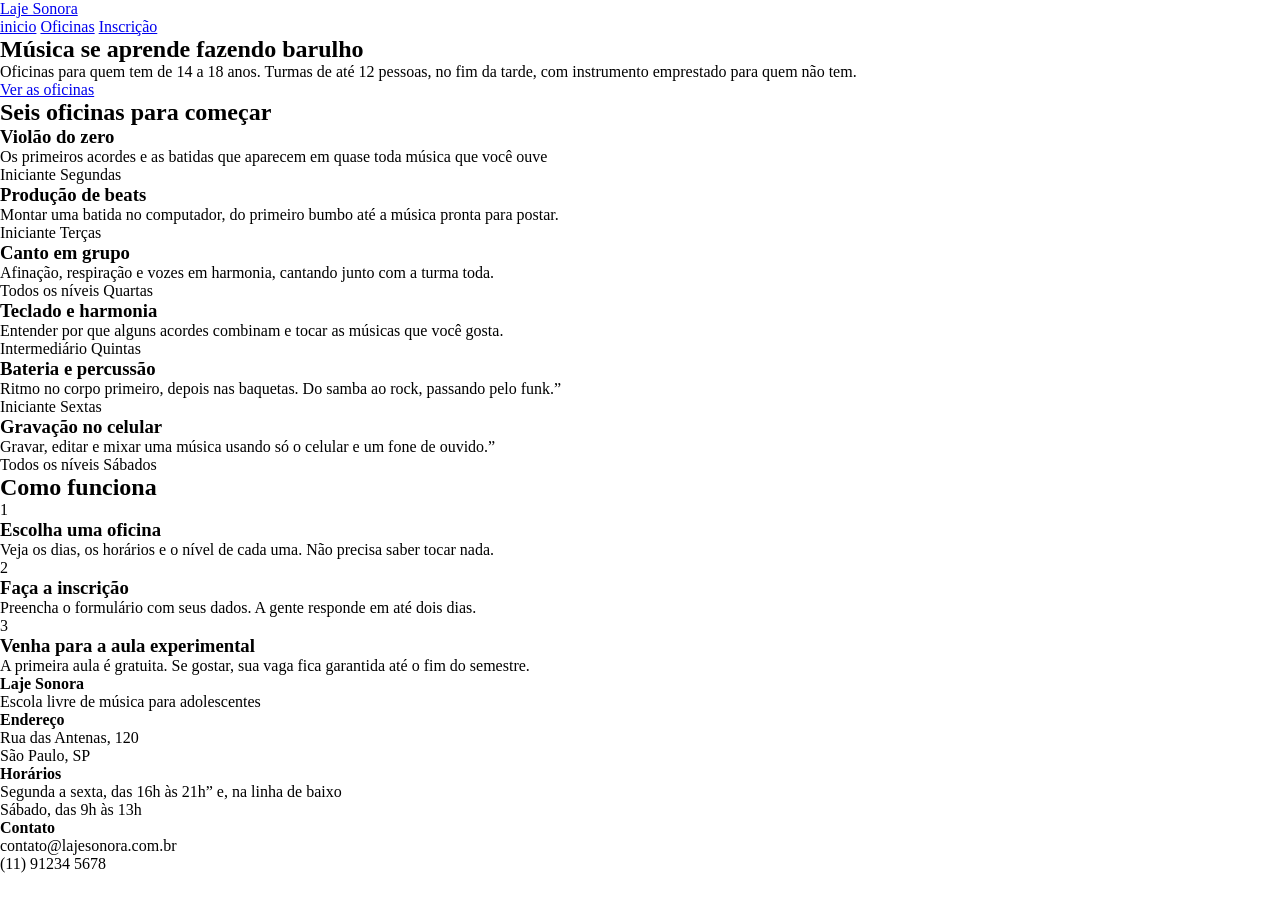
==== index.html @ df011866 "Initial commit" ====
<!DOCTYPE html>
<html lang="pt-br">
<head>
    <meta charset="UTF-8">
    <meta name="viewport" content="width=device-width, initial-scale=1.0">
    <title>Laje Sonora | Início</title>
    <link rel="preconnect" href="https://fonts.googleapis.com">
<link rel="preconnect" href="https://fonts.gstatic.com" crossorigin>
<link href="https://fonts.googleapis.com/css2?family=Archivo:ital,wght@0,100..900;1,100..900&family=Big+Shoulders:opsz,wght@10..72,100..900&display=swap" rel="stylesheet">
    <link rel="preconnect" href="https://fonts.googleapis.com">
<link rel="preconnect" href="https://fonts.gstatic.com" crossorigin>
<link href="https://fonts.googleapis.com/css2?family=Archivo:ital,wght@0,100..900;1,100..900&display=swap" rel="stylesheet">
    <link rel="stylesheet" href="index.css">
</head>
<body>
    <header class="conteudo topo">
        <a href="index.html" class="logo">Laje Sonora</a>
        <nav class="menu">
            <a href="index.html" class="atual">inicio</a>
            <a href="oficinas.html">Oficinas</a>
            <a href="inscricao.html">Inscrição</a>
        </nav>
    </header>
<main>
<section class="conteudo cartazes">
    <div class="cartaz principal">
        <h1>Música se aprende fazendo barulho</h1>
    </div>
    <div class="cartaz lateral">
        <p>Oficinas para quem tem de 14 a 18 anos. Turmas de até 12 pessoas, no fim da tarde, com instrumento emprestado para quem não tem.</p>
        <a href="oficinas.html" class="botao">Ver as oficinas</a>
    </div>
</section>
<section class="conteudo secao">
    <h2 class="titulo-secao">Seis oficinas para começar</h2>
    <div class="cards">
        <article class="card">
            <div class="foto foto-azul"></div>
            <div class="card-texto">
                <h3>Violão do zero</h3>
                <p>Os primeiros acordes e as batidas que aparecem em quase toda música que você ouve</p>
                <div class="card-info">
                    <span>Iniciante</span>
                    <span>Segundas</span>
                </div>
            </div>
        </article>
        <article class="card">
            <div class="foto-amarela"></div>
                <h3>Produção de beats</h3>
                <p>Montar uma batida no computador, do primeiro bumbo até a música pronta para postar.</p>
                <div class="card-info">
                    <span>Iniciante</span>
                    <span>Terças</span> 
        </article>
        <article class="card">
            <div class="foto-tinta"></div>
           <h3>Canto em grupo</h3>
    
           <p>Afinação, respiração e vozes em harmonia, cantando junto com a turma toda.</p>
           <div class="card-info">
            <span>Todos os níveis</span>
            <span>Quartas</span>
           </div>
        </article>
        <article class="card">
            <div class="foto"></div>
           <h3>Teclado e harmonia</h3>
    
           <p>Entender por que alguns acordes combinam e tocar as músicas que você gosta.</p>
           <div class="card-info">
            <span>Intermediário</span>
            <span>Quintas</span>
           </div>
        </article>
        <article class="card">
            <div class="foto-azul"></div>
           <h3>Bateria e percussão</h3>
    
           <p>Ritmo no corpo primeiro, depois nas baquetas. Do samba ao rock, passando pelo funk.”</p>
           <div class="card-info">
            <span>Iniciante</span>
            <span>Sextas</span>
           </div>
        </article>
        <article class="card">
            <div class="foto-amarela"></div>
           <h3>Gravação no celular</h3>
    
           <p>Gravar, editar e mixar uma música usando só o celular e um fone de ouvido.”</p>
           <div class="card-info">
            <span>Todos os níveis</span>
            <span>Sábados</span>
           </div>
        </article>
    </div>
</section>
<section class="conteudo secao">
    <h2 class="titulo secao">Como funciona</h2>
    <div class="passos">
        <div class="passo">
            <p class="passo-numero">1</p>
            <h3>Escolha uma oficina</h3>
            <p>Veja os dias, os horários e o nível de cada uma. Não precisa saber tocar nada.</p>
        </div>
    
    <div class="passo">
        <p class="passo-numero">2</p>
        <h3>Faça a inscrição</h3>
        <p>Preencha o formulário com seus dados. A gente responde em até dois dias.</p>
    </div>
    <div class="passo">
        <p class="passo-numero">3</p>
        <h3>Venha para a aula experimental</h3>
        <p>A primeira aula é gratuita. Se gostar, sua vaga fica garantida até o fim do semestre.</p>
    </div>
</div>
</section>
</main>
<footer class="rodape">
    <div class="conteudo rodape-colunas">
        <div class="rodape-coluna">
            <h4>Laje Sonora</h4>
            <p>Escola livre de música para adolescentes</p>
           
            
        </div>
        <div class="rodape-coluna">
            <h4>Endereço</h4>
            <p>Rua das Antenas, 120 <br>
                São Paulo, SP</p>
            
            
        </div>
        <div class="rodape-coluna">
            <h4>Horários</h4>
            <p>Segunda a sexta, das 16h às 21h” e, na linha de baixo
                <br> Sábado, das 9h às 13h
            </p>
            
            
        </div>
        <div class="rodape-coluna">
            <h4>Contato</h4>
            <p>contato@lajesonora.com.br <br> 
                (11) 91234 5678</p>
        </div>
    </div>
</footer>

    
</body>
</html>
---- index.css ----
*{
    box-sizing: border-box;
    margin: 0;
    padding:0 ;
}
:root{
--concreto: #E2DFD8;
--concreto-escuro: 


}
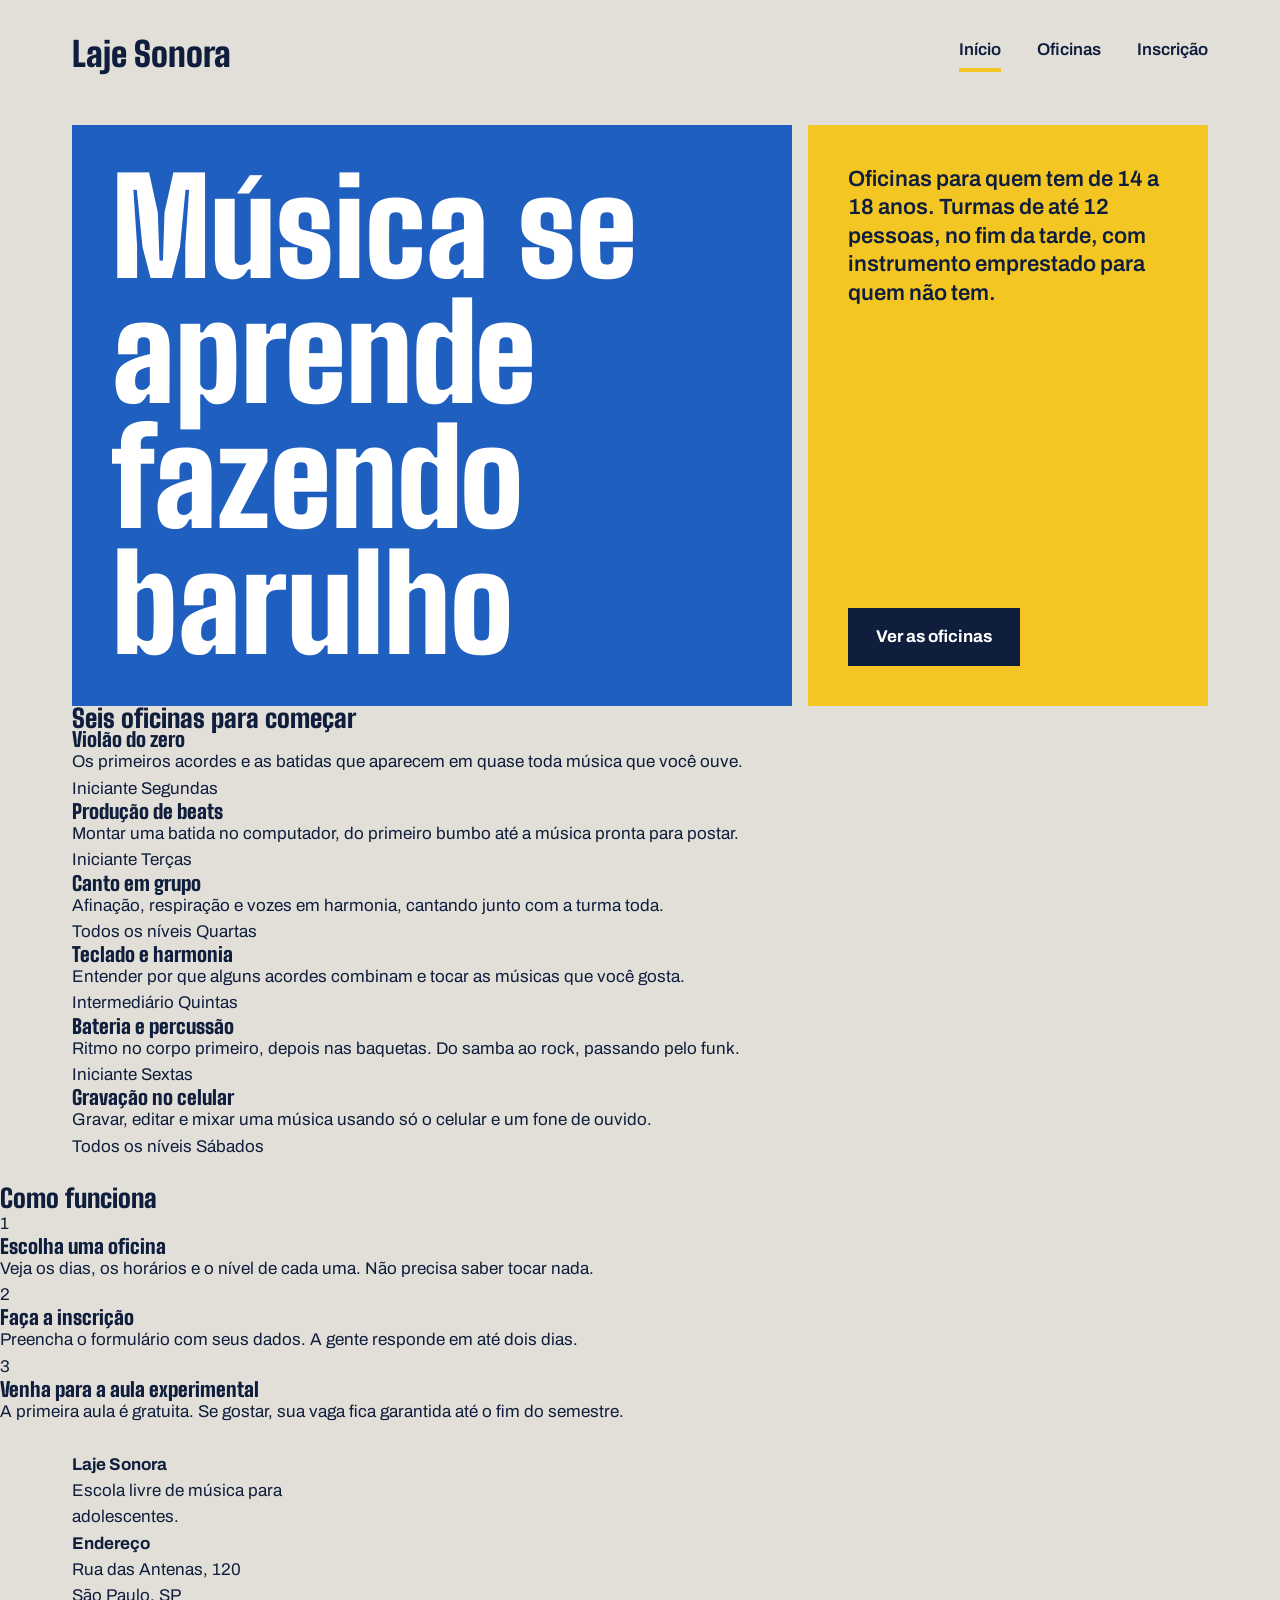
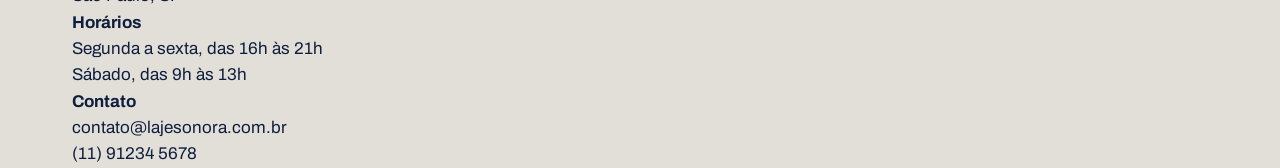
==== commit b10eb26c: "arrumando o index =)" ====
--- a/index.html
+++ b/index.html
@@ -1,153 +1,168 @@
 <!DOCTYPE html>
-<html lang="pt-br">
+<html lang="pt-BR">
 <head>
     <meta charset="UTF-8">
     <meta name="viewport" content="width=device-width, initial-scale=1.0">
-    <title>Laje Sonora | Início</title>
     <link rel="preconnect" href="https://fonts.googleapis.com">
-<link rel="preconnect" href="https://fonts.gstatic.com" crossorigin>
-<link href="https://fonts.googleapis.com/css2?family=Archivo:ital,wght@0,100..900;1,100..900&family=Big+Shoulders:opsz,wght@10..72,100..900&display=swap" rel="stylesheet">
-    <link rel="preconnect" href="https://fonts.googleapis.com">
-<link rel="preconnect" href="https://fonts.gstatic.com" crossorigin>
-<link href="https://fonts.googleapis.com/css2?family=Archivo:ital,wght@0,100..900;1,100..900&display=swap" rel="stylesheet">
-    <link rel="stylesheet" href="index.css">
+    <link rel="preconnect" href="https://fonts.gstatic.com" crossorigin>
+    <link href="https://fonts.googleapis.com/css2?family=Archivo:ital,wght@0,100..900;1,100..900&family=Big+Shoulders:opsz,wght@10..72,100..900&display=swap" rel="stylesheet">
+    <link rel="stylesheet" href="./index.css">
+    <title>Laje Sonora</title>
 </head>
 <body>
     <header class="conteudo topo">
-        <a href="index.html" class="logo">Laje Sonora</a>
+        <a href="./index.html" class="logo">Laje Sonora</a>
         <nav class="menu">
-            <a href="index.html" class="atual">inicio</a>
-            <a href="oficinas.html">Oficinas</a>
-            <a href="inscricao.html">Inscrição</a>
+            <a href="./index.html" class="atual">Início</a>
+            <a href="./oficinas.html">Oficinas</a>
+            <a href="./inscricao.html">Inscrição</a>
         </nav>
     </header>
-<main>
-<section class="conteudo cartazes">
-    <div class="cartaz principal">
-        <h1>Música se aprende fazendo barulho</h1>
-    </div>
-    <div class="cartaz lateral">
-        <p>Oficinas para quem tem de 14 a 18 anos. Turmas de até 12 pessoas, no fim da tarde, com instrumento emprestado para quem não tem.</p>
-        <a href="oficinas.html" class="botao">Ver as oficinas</a>
-    </div>
-</section>
-<section class="conteudo secao">
-    <h2 class="titulo-secao">Seis oficinas para começar</h2>
-    <div class="cards">
-        <article class="card">
-            <div class="foto foto-azul"></div>
-            <div class="card-texto">
-                <h3>Violão do zero</h3>
-                <p>Os primeiros acordes e as batidas que aparecem em quase toda música que você ouve</p>
-                <div class="card-info">
-                    <span>Iniciante</span>
-                    <span>Segundas</span>
+    <main>
+        <section class="conteudo cartazes">
+            <div class="cartaz cartaz-principal">
+                <h1>Música se aprende fazendo barulho</h1>
+            </div>
+            <div class="cartaz cartaz-lateral">
+                <p>Oficinas para quem tem de 14 a 18 anos. Turmas de até 12 pessoas, no fim da tarde, com instrumento emprestado para quem não tem.</p>
+                <a href="./oficinas.html" class="botao">Ver as oficinas</a>
+            </div>
+        </section>
+
+
+        <section class="conteudo secao">
+            <h2 class="titulo-secao">Seis oficinas para começar</h2>
+            <div class="cards">
+                <article class="card">
+                    <div class="foto foto-azul"></div>
+                    <div class="card-texto">
+                        <h3>Violão do zero</h3>
+                        <p>Os primeiros acordes e as batidas que aparecem em quase toda música que você ouve.</p>
+                        <div class="card-info">
+                            <span>Iniciante</span>
+                            <span>Segundas</span>
+                        </div>
+                    </div>
+                </article>
+
+                <article class="card">
+                    <div class="foto foto-amarela"></div>
+                    <div class="card-texto">
+                        <h3>Produção de beats</h3>
+                        <p>Montar uma batida no computador, do primeiro bumbo até a música pronta para postar.</p>
+                        <div class="card-info">
+                            <span>Iniciante</span>
+                            <span>Terças</span>
+                        </div>
+                    </div>
+                </article>
+
+                <article class="card">
+                    <div class="foto foto-tinta"></div>
+                    <div class="card-texto">
+                        <h3>Canto em grupo</h3>
+                        <p>Afinação, respiração e vozes em harmonia, cantando junto com a turma toda.</p>
+                        <div class="card-info">
+                            <span>Todos os níveis</span>
+                            <span>Quartas</span>
+                        </div>
+                    </div>
+                </article>
+
+                <article class="card">
+                    <div class="foto foto"></div>
+                    <div class="card-texto">
+                        <h3>Teclado e harmonia</h3>
+                        <p>Entender por que alguns acordes combinam e tocar as músicas que você gosta.</p>
+                        <div class="card-info">
+                            <span>Intermediário</span>
+                            <span>Quintas</span>
+                        </div>
+                    </div>
+                </article>
+
+                <article class="card">
+                    <div class="foto foto-azul"></div>
+                    <div class="card-texto">
+                        <h3>Bateria e percussão</h3>
+                        <p>Ritmo no corpo primeiro, depois nas baquetas. Do samba ao rock, passando pelo funk.</p>
+                        <div class="card-info">
+                            <span>Iniciante</span>
+                            <span>Sextas</span>
+                        </div>
+                    </div>
+                </article>
+
+                <article class="card">
+                    <div class="foto foto-amarela"></div>
+                    <div class="card-texto">
+                        <h3>Gravação no celular</h3>
+                        <p>Gravar, editar e mixar uma música usando só o celular e um fone de ouvido.</p>
+                        <div class="card-info">
+                            <span>Todos os níveis</span>
+                            <span>Sábados</span>
+                        </div>
+                    </div>
+                </article>
+            </div>
+        </section>
+
+        <section>
+            <class class="conteudo secao">
+                <h2>
+                    <class class="titulo-secao">Como funciona</class>
+                </h2>
+                <div class="passos">
+                    <div class="passo">
+                        <p class="passo-numero">1</p>
+                        <h3>Escolha uma oficina</h3>
+                        <p>Veja os dias, os horários e o nível de cada uma. Não precisa saber tocar nada.</p>
+                    </div>
+
+                    <div class="passo">
+                        <p class="passo-numero">2</p>
+                        <h3>Faça a inscrição</h3>
+                        <p>Preencha o formulário com seus dados. A gente responde em até dois dias.</p>
+                    </div>
+
+                    <div class="passo">
+                        <p class="passo-numero">3</p>
+                        <h3>Venha para a aula experimental</h3>
+                        <p>A primeira aula é gratuita. Se gostar, sua vaga fica garantida até o fim do semestre.</p>
+                    </div>
                 </div>
+            </class>
+        </section>
+    </main>
+
+    <footer class="rodape">
+        <div class="conteudo rodape-colunas">
+            <div class="rodape-coluna">
+                <h4>Laje Sonora</h4>
+                <p>Escola livre de música para <br> 
+                    adolescentes.</p>
             </div>
-        </article>
-        <article class="card">
-            <div class="foto-amarela"></div>
-                <h3>Produção de beats</h3>
-                <p>Montar uma batida no computador, do primeiro bumbo até a música pronta para postar.</p>
-                <div class="card-info">
-                    <span>Iniciante</span>
-                    <span>Terças</span> 
-        </article>
-        <article class="card">
-            <div class="foto-tinta"></div>
-           <h3>Canto em grupo</h3>
-    
-           <p>Afinação, respiração e vozes em harmonia, cantando junto com a turma toda.</p>
-           <div class="card-info">
-            <span>Todos os níveis</span>
-            <span>Quartas</span>
-           </div>
-        </article>
-        <article class="card">
-            <div class="foto"></div>
-           <h3>Teclado e harmonia</h3>
-    
-           <p>Entender por que alguns acordes combinam e tocar as músicas que você gosta.</p>
-           <div class="card-info">
-            <span>Intermediário</span>
-            <span>Quintas</span>
-           </div>
-        </article>
-        <article class="card">
-            <div class="foto-azul"></div>
-           <h3>Bateria e percussão</h3>
-    
-           <p>Ritmo no corpo primeiro, depois nas baquetas. Do samba ao rock, passando pelo funk.”</p>
-           <div class="card-info">
-            <span>Iniciante</span>
-            <span>Sextas</span>
-           </div>
-        </article>
-        <article class="card">
-            <div class="foto-amarela"></div>
-           <h3>Gravação no celular</h3>
-    
-           <p>Gravar, editar e mixar uma música usando só o celular e um fone de ouvido.”</p>
-           <div class="card-info">
-            <span>Todos os níveis</span>
-            <span>Sábados</span>
-           </div>
-        </article>
-    </div>
-</section>
-<section class="conteudo secao">
-    <h2 class="titulo secao">Como funciona</h2>
-    <div class="passos">
-        <div class="passo">
-            <p class="passo-numero">1</p>
-            <h3>Escolha uma oficina</h3>
-            <p>Veja os dias, os horários e o nível de cada uma. Não precisa saber tocar nada.</p>
+
+            <div class="rodape-coluna">
+                <h4>Endereço</h4>
+                <p>Rua das Antenas, 120 <br> 
+                    São Paulo, SP
+                </p>
+            </div>
+
+            <div class="rodape-coluna">
+                <h4>Horários</h4>
+                <p>Segunda a sexta, das 16h às 21h <br> 
+                    Sábado, das 9h às 13h
+                </p>
+            </div>
+
+            <div class="rodape-coluna">
+                <h4>Contato</h4>
+                <p>contato@lajesonora.com.br <br>
+                     (11) 91234 5678</p>
+            </div>
         </div>
-    
-    <div class="passo">
-        <p class="passo-numero">2</p>
-        <h3>Faça a inscrição</h3>
-        <p>Preencha o formulário com seus dados. A gente responde em até dois dias.</p>
-    </div>
-    <div class="passo">
-        <p class="passo-numero">3</p>
-        <h3>Venha para a aula experimental</h3>
-        <p>A primeira aula é gratuita. Se gostar, sua vaga fica garantida até o fim do semestre.</p>
-    </div>
-</div>
-</section>
-</main>
-<footer class="rodape">
-    <div class="conteudo rodape-colunas">
-        <div class="rodape-coluna">
-            <h4>Laje Sonora</h4>
-            <p>Escola livre de música para adolescentes</p>
-           
-            
-        </div>
-        <div class="rodape-coluna">
-            <h4>Endereço</h4>
-            <p>Rua das Antenas, 120 <br>
-                São Paulo, SP</p>
-            
-            
-        </div>
-        <div class="rodape-coluna">
-            <h4>Horários</h4>
-            <p>Segunda a sexta, das 16h às 21h” e, na linha de baixo
-                <br> Sábado, das 9h às 13h
-            </p>
-            
-            
-        </div>
-        <div class="rodape-coluna">
-            <h4>Contato</h4>
-            <p>contato@lajesonora.com.br <br> 
-                (11) 91234 5678</p>
-        </div>
-    </div>
-</footer>
-
-    
+    </footer>
 </body>
 </html>
--- a/index.css
+++ b/index.css
@@ -1,11 +1,131 @@
 *{
+    margin: 0;
+    padding: 0;
     box-sizing: border-box;
-    margin: 0;
-    padding:0 ;
 }
-:root{
---concreto: #E2DFD8;
---concreto-escuro: 
+
+:root {
+    --concreto: #E2DFD8;
+    --concreto-escuro: #CBC7BE;
+    --tinta: #0F1E3D;
+    --caixa-dagua: #1F5FBF;
+    --fita: #F3C623;
+    --branco: #FFFFFF;
+    --fonte-cartaz: "Big Shoulders", "Arial Narrow", sans-serif;
+    --fonte-texto: "Archivo", Arial, sans-serif;
+}
 
 
+body{
+    background-color: var(--concreto);
+    color: var(--tinta);
+    font-family: var(--fonte-texto);
+    font-size: 17px;
+    line-height: 1.55;
 }
+
+a{
+    color: inherit;
+}
+
+h1, h2, h3{
+    font-family: var(--fonte-cartaz);
+    font-weight: 900;
+    line-height: 0.95;
+}
+
+.conteudo{
+    max-width: 1200px;
+    margin-inline: auto;
+    padding-inline: 32px;
+}
+
+.topo{
+    padding-block: 28px;
+    display: flex;
+    justify-content: space-between;
+    align-items: center;
+}
+
+.logo{
+    font-family: var(--fonte-cartaz);
+    font-size: 34px;
+    font-weight: 900;
+    text-decoration: none;
+}
+
+.menu{
+    display: flex;
+    gap: 36px;
+}
+
+.menu a{
+    font-weight: 600;
+    text-decoration: none;
+    padding-bottom: 4px;
+    border-bottom: 4px solid transparent;
+}
+
+.menu a:hover{
+    border-bottom-color: var(--tinta);
+}
+
+.menu a.atual{
+    border-bottom-color: var(--fita);
+}
+
+.cartazes{
+    margin-top: 16px;
+    display: flex;
+    gap: 16px;
+}
+
+.cartaz{
+    padding: 40px;
+}
+
+.cartaz-principal{
+    background-color: var(--caixa-dagua);
+    color: var(--branco);
+    flex: 2;
+}
+
+.cartaz-principal h1{
+    font-size: 132px;
+    max-width: 9ch;
+}
+
+.cartaz-lateral{
+    background-color: var(--fita);
+    flex: 1;
+    display: flex;
+    flex-direction: column;
+    justify-content: space-between;
+    gap: 32px;
+    align-items: flex-start;
+}
+
+.cartaz-lateral p{
+    font-size: 22px;
+ 
+    font-weight: 600;
+   line-height: 1.3;
+}
+
+
+
+.botao{
+    background-color: var(--tinta);
+    color: var(--branco);
+    font-weight: 700;
+    text-decoration: none;
+    padding: 16px 28px;
+    border: none;
+    font-family: var(--fonte-texto);
+    font-size: 17px;
+    cursor: pointer;
+}
+
+.botao:hover{
+    background-color: var(--caixa-dagua);
+}
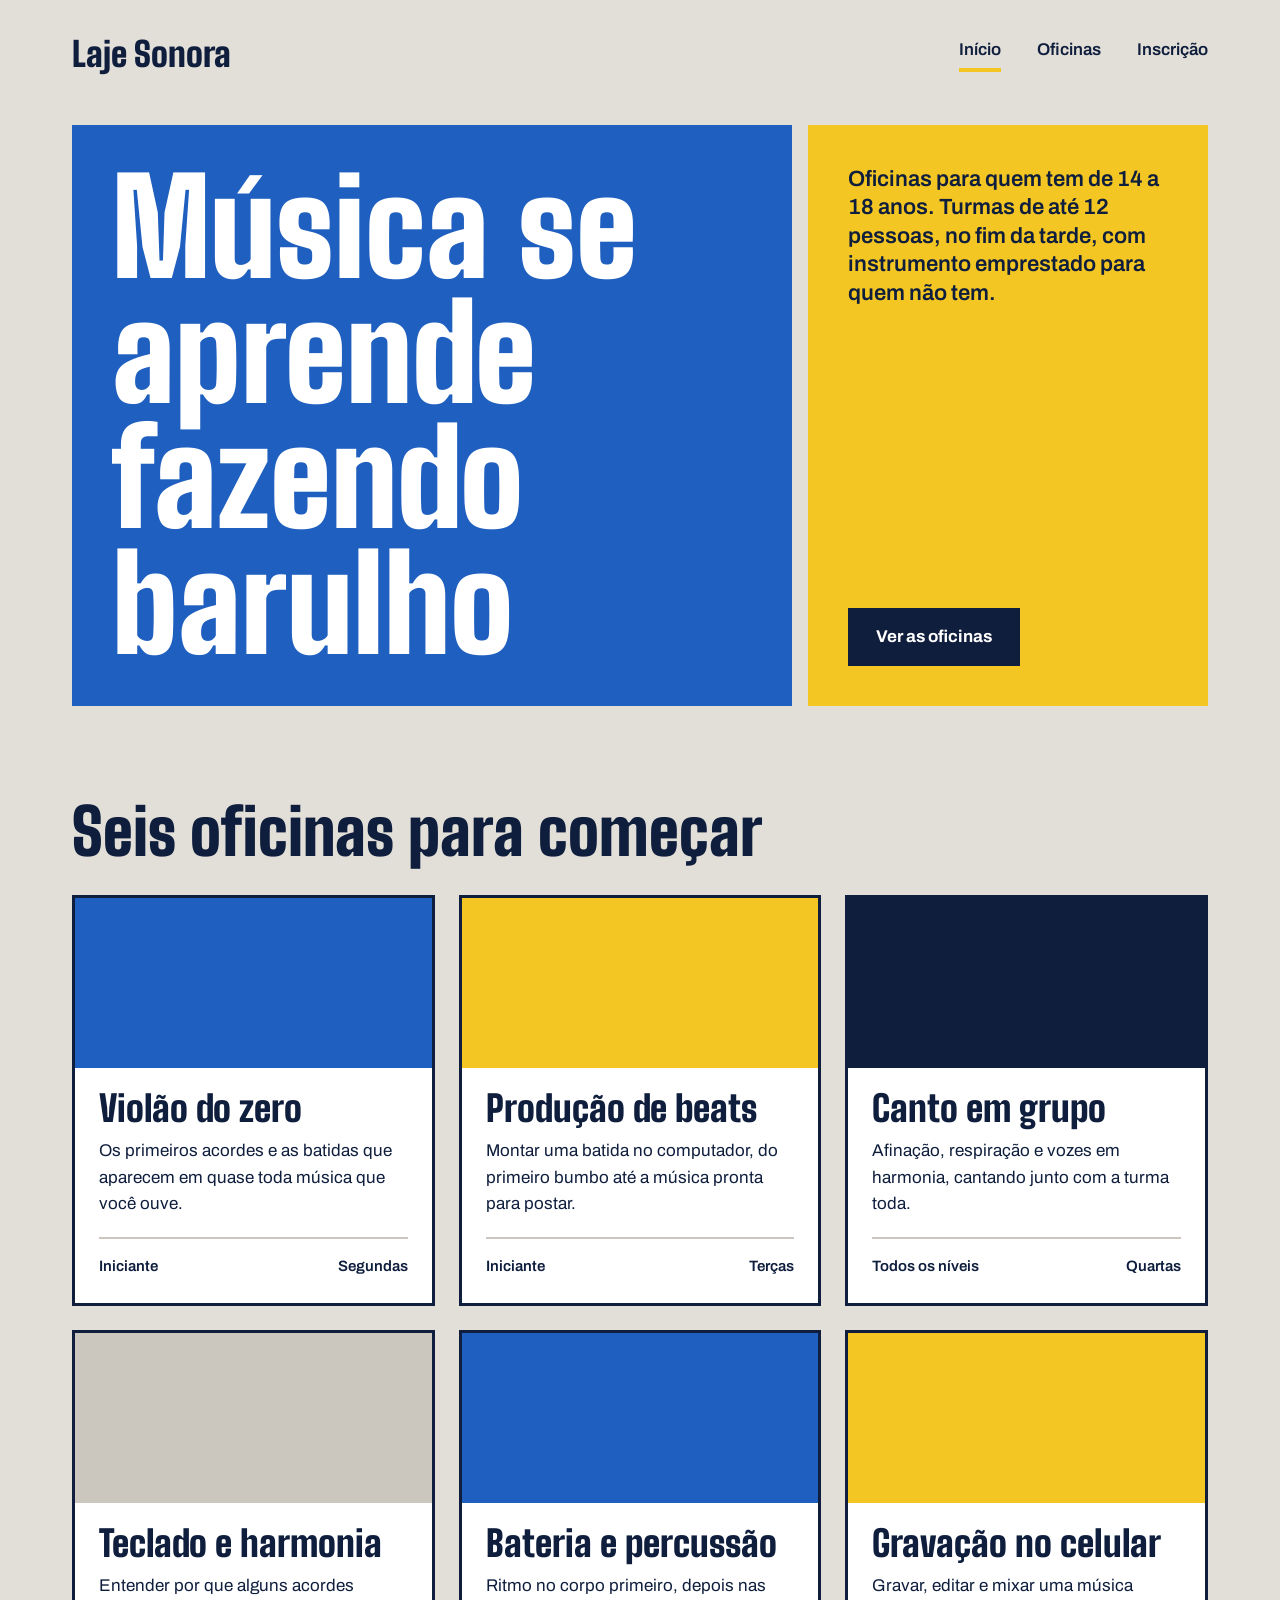
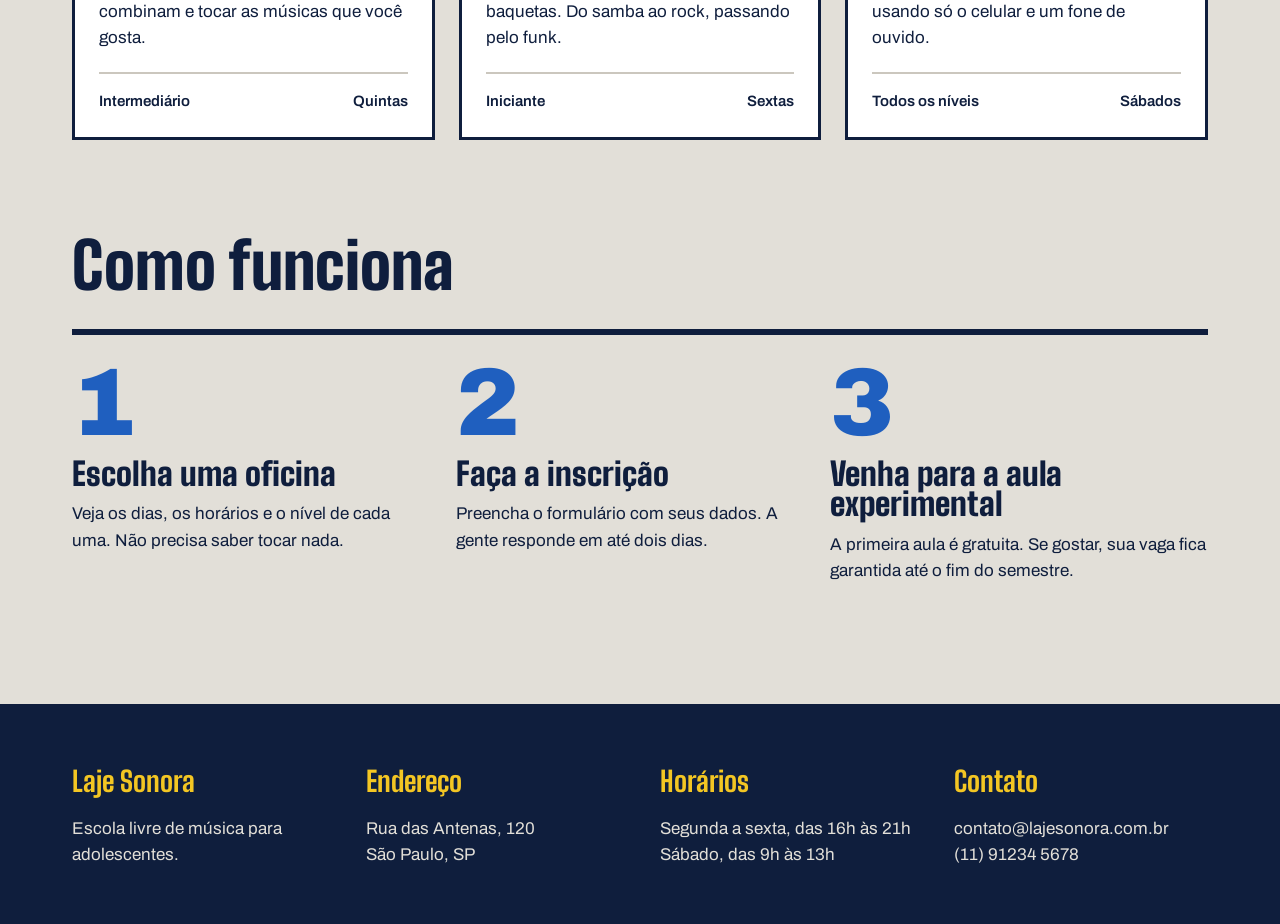
==== commit 85ae49cf: "Página inicial pronta" ====
--- a/index.html
+++ b/index.html
@@ -107,11 +107,8 @@
             </div>
         </section>
 
-        <section>
-            <class class="conteudo secao">
-                <h2>
-                    <class class="titulo-secao">Como funciona</class>
-                </h2>
+        <section class="conteudo secao">
+    <h2 class="titulo-secao">Como funciona</h2>
                 <div class="passos">
                     <div class="passo">
                         <p class="passo-numero">1</p>
--- a/index.css
+++ b/index.css
@@ -110,6 +110,7 @@
  
     font-weight: 600;
    line-height: 1.3;
+   align-items: flex-start;
 }
 
 
@@ -128,4 +129,106 @@
 
 .botao:hover{
     background-color: var(--caixa-dagua);
+}
+
+.secao{
+margin-top: 96px; 
+
+}
+
+.titulo-secao{
+font-size: 64px;
+margin-bottom: 32px;
+ 
+}
+.cards{
+    display: flex;
+    flex-wrap: wrap;
+    gap: 24px;
+}
+.card{
+    background-color:var(--branco);
+    border: 3px solid var(--tinta);
+    flex: 1 1 340px;
+}
+.card .foto{
+
+height: 170px;
+
+}
+
+.foto{
+    background-color: var(--concreto-escuro);
+}
+
+.foto-azul{
+    background-color: var(--caixa-dagua);
+}
+
+.foto-amarela{
+    background-color: var(--fita);
+}
+
+.foto-tinta{
+    background-color: var(--tinta);
+}
+.card-texto{
+    padding: 24px;
+}
+.card h3{
+font-size: 36px;
+margin-bottom: 12px;
+}
+.card-info{
+    margin-top: 20px;
+    padding-top: 16px;
+    border-top: 2px solid var(--concreto-escuro);
+    font-weight: 600;
+    font-size: 15px;
+    display: flex;
+    justify-content: space-between;
+}
+
+.passos{
+display: flex;
+gap: 24px;
+border-top: 6px solid var(--tinta);
+padding-top: 20px;
+}
+.passo-numero{
+font-family: --var(--fonte-cartaz);
+font-size: 96px;
+font-weight: 900;
+line-height: 1;
+color:var(--caixa-dagua);
+}
+.passo h3{
+    margin-block: 8px 12px;
+    font-size:32px;
+}
+.rodape{
+margin-top: 120px;
+background-color: var(--tinta);
+color: var(--concreto);
+padding-block: 56px;
+
+
+}
+.rodape-colunas{
+    display: flex;
+    justify-content: space-between;
+    gap: 40px;
+}
+
+.rodape-coluna{
+  flex: 1; 
+}
+
+
+
+.rodape-coluna h4{
+  font-family: var(--fonte-cartaz);
+  font-size: 28px;  
+  color:var(--fita);
+  margin-bottom: 12px;
 }
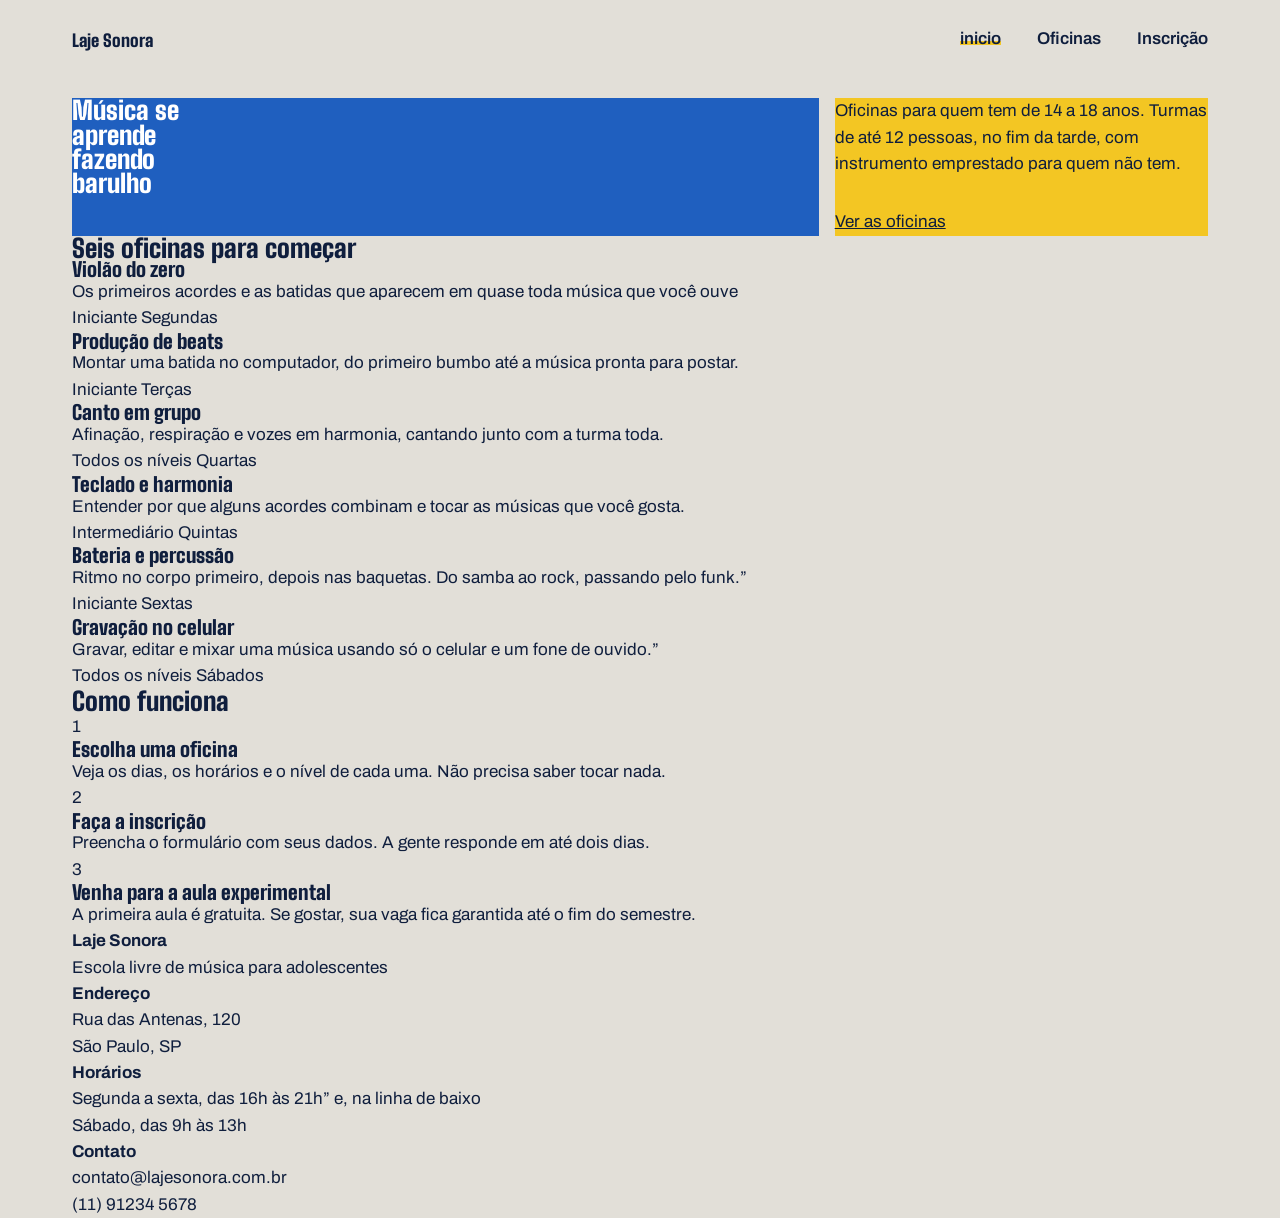
==== commit 2113159e: "alteraçao" ====
--- a/index.html
+++ b/index.html
@@ -1,165 +1,153 @@
 <!DOCTYPE html>
-<html lang="pt-BR">
+<html lang="pt-br">
 <head>
     <meta charset="UTF-8">
     <meta name="viewport" content="width=device-width, initial-scale=1.0">
+    <title>Laje Sonora | Início</title>
     <link rel="preconnect" href="https://fonts.googleapis.com">
-    <link rel="preconnect" href="https://fonts.gstatic.com" crossorigin>
-    <link href="https://fonts.googleapis.com/css2?family=Archivo:ital,wght@0,100..900;1,100..900&family=Big+Shoulders:opsz,wght@10..72,100..900&display=swap" rel="stylesheet">
-    <link rel="stylesheet" href="./index.css">
-    <title>Laje Sonora</title>
+<link rel="preconnect" href="https://fonts.gstatic.com" crossorigin>
+<link href="https://fonts.googleapis.com/css2?family=Archivo:ital,wght@0,100..900;1,100..900&family=Big+Shoulders:opsz,wght@10..72,100..900&display=swap" rel="stylesheet">
+    <link rel="preconnect" href="https://fonts.googleapis.com">
+<link rel="preconnect" href="https://fonts.gstatic.com" crossorigin>
+<link href="https://fonts.googleapis.com/css2?family=Archivo:ital,wght@0,100..900;1,100..900&display=swap" rel="stylesheet">
+    <link rel="stylesheet" href="index.css">
 </head>
 <body>
     <header class="conteudo topo">
-        <a href="./index.html" class="logo">Laje Sonora</a>
+        <a href="index.html" class="logo">Laje Sonora</a>
         <nav class="menu">
-            <a href="./index.html" class="atual">Início</a>
-            <a href="./oficinas.html">Oficinas</a>
-            <a href="./inscricao.html">Inscrição</a>
+            <a href="index.html" class="atual">inicio</a>
+            <a href="oficinas.html">Oficinas</a>
+            <a href="inscricao.html">Inscrição</a>
         </nav>
     </header>
-    <main>
-        <section class="conteudo cartazes">
-            <div class="cartaz cartaz-principal">
-                <h1>Música se aprende fazendo barulho</h1>
+<main>
+<section class="conteudo cartazes">
+    <div class="cartaz-principal">
+        <h1>Música se aprende fazendo barulho</h1>
+    </div>
+    <div class="cartaz-lateral">
+        <p>Oficinas para quem tem de 14 a 18 anos. Turmas de até 12 pessoas, no fim da tarde, com instrumento emprestado para quem não tem.</p>
+        <a href="oficinas.html" class="botao">Ver as oficinas</a>
+    </div>
+</section>
+<section class="conteudo secao">
+    <h2 class="titulo-secao">Seis oficinas para começar</h2>
+    <div class="cards">
+        <article class="card">
+            <div class="foto foto-azul"></div>
+            <div class="card-texto">
+                <h3>Violão do zero</h3>
+                <p>Os primeiros acordes e as batidas que aparecem em quase toda música que você ouve</p>
+                <div class="card-info">
+                    <span>Iniciante</span>
+                    <span>Segundas</span>
+                </div>
             </div>
-            <div class="cartaz cartaz-lateral">
-                <p>Oficinas para quem tem de 14 a 18 anos. Turmas de até 12 pessoas, no fim da tarde, com instrumento emprestado para quem não tem.</p>
-                <a href="./oficinas.html" class="botao">Ver as oficinas</a>
-            </div>
-        </section>
+        </article>
+        <article class="card">
+            <div class="foto-amarela"></div>
+                <h3>Produção de beats</h3>
+                <p>Montar uma batida no computador, do primeiro bumbo até a música pronta para postar.</p>
+                <div class="card-info">
+                    <span>Iniciante</span>
+                    <span>Terças</span> 
+        </article>
+        <article class="card">
+            <div class="foto-tinta"></div>
+           <h3>Canto em grupo</h3>
+    
+           <p>Afinação, respiração e vozes em harmonia, cantando junto com a turma toda.</p>
+           <div class="card-info">
+            <span>Todos os níveis</span>
+            <span>Quartas</span>
+           </div>
+        </article>
+        <article class="card">
+            <div class="foto"></div>
+           <h3>Teclado e harmonia</h3>
+    
+           <p>Entender por que alguns acordes combinam e tocar as músicas que você gosta.</p>
+           <div class="card-info">
+            <span>Intermediário</span>
+            <span>Quintas</span>
+           </div>
+        </article>
+        <article class="card">
+            <div class="foto-azul"></div>
+           <h3>Bateria e percussão</h3>
+    
+           <p>Ritmo no corpo primeiro, depois nas baquetas. Do samba ao rock, passando pelo funk.”</p>
+           <div class="card-info">
+            <span>Iniciante</span>
+            <span>Sextas</span>
+           </div>
+        </article>
+        <article class="card">
+            <div class="foto-amarela"></div>
+           <h3>Gravação no celular</h3>
+    
+           <p>Gravar, editar e mixar uma música usando só o celular e um fone de ouvido.”</p>
+           <div class="card-info">
+            <span>Todos os níveis</span>
+            <span>Sábados</span>
+           </div>
+        </article>
+    </div>
+</section>
+<section class="conteudo secao">
+    <h2 class="titulo secao">Como funciona</h2>
+    <div class="passos">
+        <div class="passo">
+            <p class="passo-numero">1</p>
+            <h3>Escolha uma oficina</h3>
+            <p>Veja os dias, os horários e o nível de cada uma. Não precisa saber tocar nada.</p>
+        </div>
+    
+    <div class="passo">
+        <p class="passo-numero">2</p>
+        <h3>Faça a inscrição</h3>
+        <p>Preencha o formulário com seus dados. A gente responde em até dois dias.</p>
+    </div>
+    <div class="passo">
+        <p class="passo-numero">3</p>
+        <h3>Venha para a aula experimental</h3>
+        <p>A primeira aula é gratuita. Se gostar, sua vaga fica garantida até o fim do semestre.</p>
+    </div>
+</div>
+</section>
+</main>
+<footer class="rodape">
+    <div class="conteudo rodape-colunas">
+        <div class="rodape-coluna">
+            <h4>Laje Sonora</h4>
+            <p>Escola livre de música para adolescentes</p>
+           
+            
+        </div>
+        <div class="rodape-coluna">
+            <h4>Endereço</h4>
+            <p>Rua das Antenas, 120 <br>
+                São Paulo, SP</p>
+            
+            
+        </div>
+        <div class="rodape-coluna">
+            <h4>Horários</h4>
+            <p>Segunda a sexta, das 16h às 21h” e, na linha de baixo
+                <br> Sábado, das 9h às 13h
+            </p>
+            
+            
+        </div>
+        <div class="rodape-coluna">
+            <h4>Contato</h4>
+            <p>contato@lajesonora.com.br <br> 
+                (11) 91234 5678</p>
+        </div>
+    </div>
+</footer>
 
-
-        <section class="conteudo secao">
-            <h2 class="titulo-secao">Seis oficinas para começar</h2>
-            <div class="cards">
-                <article class="card">
-                    <div class="foto foto-azul"></div>
-                    <div class="card-texto">
-                        <h3>Violão do zero</h3>
-                        <p>Os primeiros acordes e as batidas que aparecem em quase toda música que você ouve.</p>
-                        <div class="card-info">
-                            <span>Iniciante</span>
-                            <span>Segundas</span>
-                        </div>
-                    </div>
-                </article>
-
-                <article class="card">
-                    <div class="foto foto-amarela"></div>
-                    <div class="card-texto">
-                        <h3>Produção de beats</h3>
-                        <p>Montar uma batida no computador, do primeiro bumbo até a música pronta para postar.</p>
-                        <div class="card-info">
-                            <span>Iniciante</span>
-                            <span>Terças</span>
-                        </div>
-                    </div>
-                </article>
-
-                <article class="card">
-                    <div class="foto foto-tinta"></div>
-                    <div class="card-texto">
-                        <h3>Canto em grupo</h3>
-                        <p>Afinação, respiração e vozes em harmonia, cantando junto com a turma toda.</p>
-                        <div class="card-info">
-                            <span>Todos os níveis</span>
-                            <span>Quartas</span>
-                        </div>
-                    </div>
-                </article>
-
-                <article class="card">
-                    <div class="foto foto"></div>
-                    <div class="card-texto">
-                        <h3>Teclado e harmonia</h3>
-                        <p>Entender por que alguns acordes combinam e tocar as músicas que você gosta.</p>
-                        <div class="card-info">
-                            <span>Intermediário</span>
-                            <span>Quintas</span>
-                        </div>
-                    </div>
-                </article>
-
-                <article class="card">
-                    <div class="foto foto-azul"></div>
-                    <div class="card-texto">
-                        <h3>Bateria e percussão</h3>
-                        <p>Ritmo no corpo primeiro, depois nas baquetas. Do samba ao rock, passando pelo funk.</p>
-                        <div class="card-info">
-                            <span>Iniciante</span>
-                            <span>Sextas</span>
-                        </div>
-                    </div>
-                </article>
-
-                <article class="card">
-                    <div class="foto foto-amarela"></div>
-                    <div class="card-texto">
-                        <h3>Gravação no celular</h3>
-                        <p>Gravar, editar e mixar uma música usando só o celular e um fone de ouvido.</p>
-                        <div class="card-info">
-                            <span>Todos os níveis</span>
-                            <span>Sábados</span>
-                        </div>
-                    </div>
-                </article>
-            </div>
-        </section>
-
-        <section class="conteudo secao">
-    <h2 class="titulo-secao">Como funciona</h2>
-                <div class="passos">
-                    <div class="passo">
-                        <p class="passo-numero">1</p>
-                        <h3>Escolha uma oficina</h3>
-                        <p>Veja os dias, os horários e o nível de cada uma. Não precisa saber tocar nada.</p>
-                    </div>
-
-                    <div class="passo">
-                        <p class="passo-numero">2</p>
-                        <h3>Faça a inscrição</h3>
-                        <p>Preencha o formulário com seus dados. A gente responde em até dois dias.</p>
-                    </div>
-
-                    <div class="passo">
-                        <p class="passo-numero">3</p>
-                        <h3>Venha para a aula experimental</h3>
-                        <p>A primeira aula é gratuita. Se gostar, sua vaga fica garantida até o fim do semestre.</p>
-                    </div>
-                </div>
-            </class>
-        </section>
-    </main>
-
-    <footer class="rodape">
-        <div class="conteudo rodape-colunas">
-            <div class="rodape-coluna">
-                <h4>Laje Sonora</h4>
-                <p>Escola livre de música para <br> 
-                    adolescentes.</p>
-            </div>
-
-            <div class="rodape-coluna">
-                <h4>Endereço</h4>
-                <p>Rua das Antenas, 120 <br> 
-                    São Paulo, SP
-                </p>
-            </div>
-
-            <div class="rodape-coluna">
-                <h4>Horários</h4>
-                <p>Segunda a sexta, das 16h às 21h <br> 
-                    Sábado, das 9h às 13h
-                </p>
-            </div>
-
-            <div class="rodape-coluna">
-                <h4>Contato</h4>
-                <p>contato@lajesonora.com.br <br>
-                     (11) 91234 5678</p>
-            </div>
-        </div>
-    </footer>
+    
 </body>
 </html>
--- a/index.css
+++ b/index.css
@@ -1,20 +1,19 @@
 *{
+    box-sizing: border-box;
     margin: 0;
-    padding: 0;
-    box-sizing: border-box;
+    padding:0 ;
 }
 
-:root {
-    --concreto: #E2DFD8;
-    --concreto-escuro: #CBC7BE;
-    --tinta: #0F1E3D;
-    --caixa-dagua: #1F5FBF;
-    --fita: #F3C623;
-    --branco: #FFFFFF;
-    --fonte-cartaz: "Big Shoulders", "Arial Narrow", sans-serif;
-    --fonte-texto: "Archivo", Arial, sans-serif;
+:root{
+--concreto: #E2DFD8;
+--concreto-escuro : #CBC7BE;
+--tinta : #0F1E3D;
+--caixa-dagua : #1F5FBF;
+--fita: #F3C623;
+--branco: #FFFFFF;
+--fonte-cartaz: "Big Shoulders", "Arial Narrow", sans-serif;
+--fonte-texto: "Archivo", Arial, sans-serif;
 }
-
 
 body{
     background-color: var(--concreto);
@@ -23,212 +22,76 @@
     font-size: 17px;
     line-height: 1.55;
 }
-
 a{
     color: inherit;
 }
+h1,h2,h3{
+font-family: var(--fonte-cartaz);
+font-weight:  900;
+line-height: 0.95;
 
-h1, h2, h3{
-    font-family: var(--fonte-cartaz);
-    font-weight: 900;
-    line-height: 0.95;
 }
 
 .conteudo{
-    max-width: 1200px;
+   max-width: 1200px;
     margin-inline: auto;
-    padding-inline: 32px;
+   padding-inline: 32px;
 }
-
 .topo{
     padding-block: 28px;
     display: flex;
     justify-content: space-between;
     align-items: center;
 }
-
 .logo{
     font-family: var(--fonte-cartaz);
-    font-size: 34px;
+    font-weight: 34px;
     font-weight: 900;
     text-decoration: none;
 }
-
-.menu{
+.menu {
     display: flex;
-    gap: 36px;
+    gap:36px;
+   
 }
-
 .menu a{
     font-weight: 600;
     text-decoration: none;
-    padding-bottom: 4px;
+    line-height: 4px;
     border-bottom: 4px solid transparent;
 }
+.menu a:hover{
+    border-bottom-color:var(--tinta);
+}
+.menu a.atual{
+    border-bottom-color:var(--fita);
+}
+.cartazes{
+margin-top:16px;
+display: flex;
+gap: 16px;
+}
+.cartaz{
+    padding: 40px; 
 
-.menu a:hover{
-    border-bottom-color: var(--tinta);
+
 }
-
-.menu a.atual{
-    border-bottom-color: var(--fita);
-}
-
-.cartazes{
-    margin-top: 16px;
-    display: flex;
-    gap: 16px;
-}
-
-.cartaz{
-    padding: 40px;
-}
-
 .cartaz-principal{
     background-color: var(--caixa-dagua);
     color: var(--branco);
     flex: 2;
 }
-
 .cartaz-principal h1{
-    font-size: 132px;
-    max-width: 9ch;
-}
-
-.cartaz-lateral{
-    background-color: var(--fita);
-    flex: 1;
-    display: flex;
-    flex-direction: column;
-    justify-content: space-between;
-    gap: 32px;
-    align-items: flex-start;
-}
-
-.cartaz-lateral p{
-    font-size: 22px;
- 
-    font-weight: 600;
-   line-height: 1.3;
-   align-items: flex-start;
-}
-
-
-
-.botao{
-    background-color: var(--tinta);
-    color: var(--branco);
-    font-weight: 700;
-    text-decoration: none;
-    padding: 16px 28px;
-    border: none;
-    font-family: var(--fonte-texto);
-    font-size: 17px;
-    cursor: pointer;
-}
-
-.botao:hover{
-    background-color: var(--caixa-dagua);
-}
-
-.secao{
-margin-top: 96px; 
+font-weight: 132px;
+max-width: 9ch;
 
 }
+.cartaz-lateral{
+background-color: var(--fita);
+flex: 1;
+display: flex;
+flex-direction: column;
+justify-content: space-between;
+gap:32px;
 
-.titulo-secao{
-font-size: 64px;
-margin-bottom: 32px;
- 
-}
-.cards{
-    display: flex;
-    flex-wrap: wrap;
-    gap: 24px;
-}
-.card{
-    background-color:var(--branco);
-    border: 3px solid var(--tinta);
-    flex: 1 1 340px;
-}
-.card .foto{
-
-height: 170px;
-
-}
-
-.foto{
-    background-color: var(--concreto-escuro);
-}
-
-.foto-azul{
-    background-color: var(--caixa-dagua);
-}
-
-.foto-amarela{
-    background-color: var(--fita);
-}
-
-.foto-tinta{
-    background-color: var(--tinta);
-}
-.card-texto{
-    padding: 24px;
-}
-.card h3{
-font-size: 36px;
-margin-bottom: 12px;
-}
-.card-info{
-    margin-top: 20px;
-    padding-top: 16px;
-    border-top: 2px solid var(--concreto-escuro);
-    font-weight: 600;
-    font-size: 15px;
-    display: flex;
-    justify-content: space-between;
-}
-
-.passos{
-display: flex;
-gap: 24px;
-border-top: 6px solid var(--tinta);
-padding-top: 20px;
-}
-.passo-numero{
-font-family: --var(--fonte-cartaz);
-font-size: 96px;
-font-weight: 900;
-line-height: 1;
-color:var(--caixa-dagua);
-}
-.passo h3{
-    margin-block: 8px 12px;
-    font-size:32px;
-}
-.rodape{
-margin-top: 120px;
-background-color: var(--tinta);
-color: var(--concreto);
-padding-block: 56px;
-
-
-}
-.rodape-colunas{
-    display: flex;
-    justify-content: space-between;
-    gap: 40px;
-}
-
-.rodape-coluna{
-  flex: 1; 
-}
-
-
-
-.rodape-coluna h4{
-  font-family: var(--fonte-cartaz);
-  font-size: 28px;  
-  color:var(--fita);
-  margin-bottom: 12px;
 }
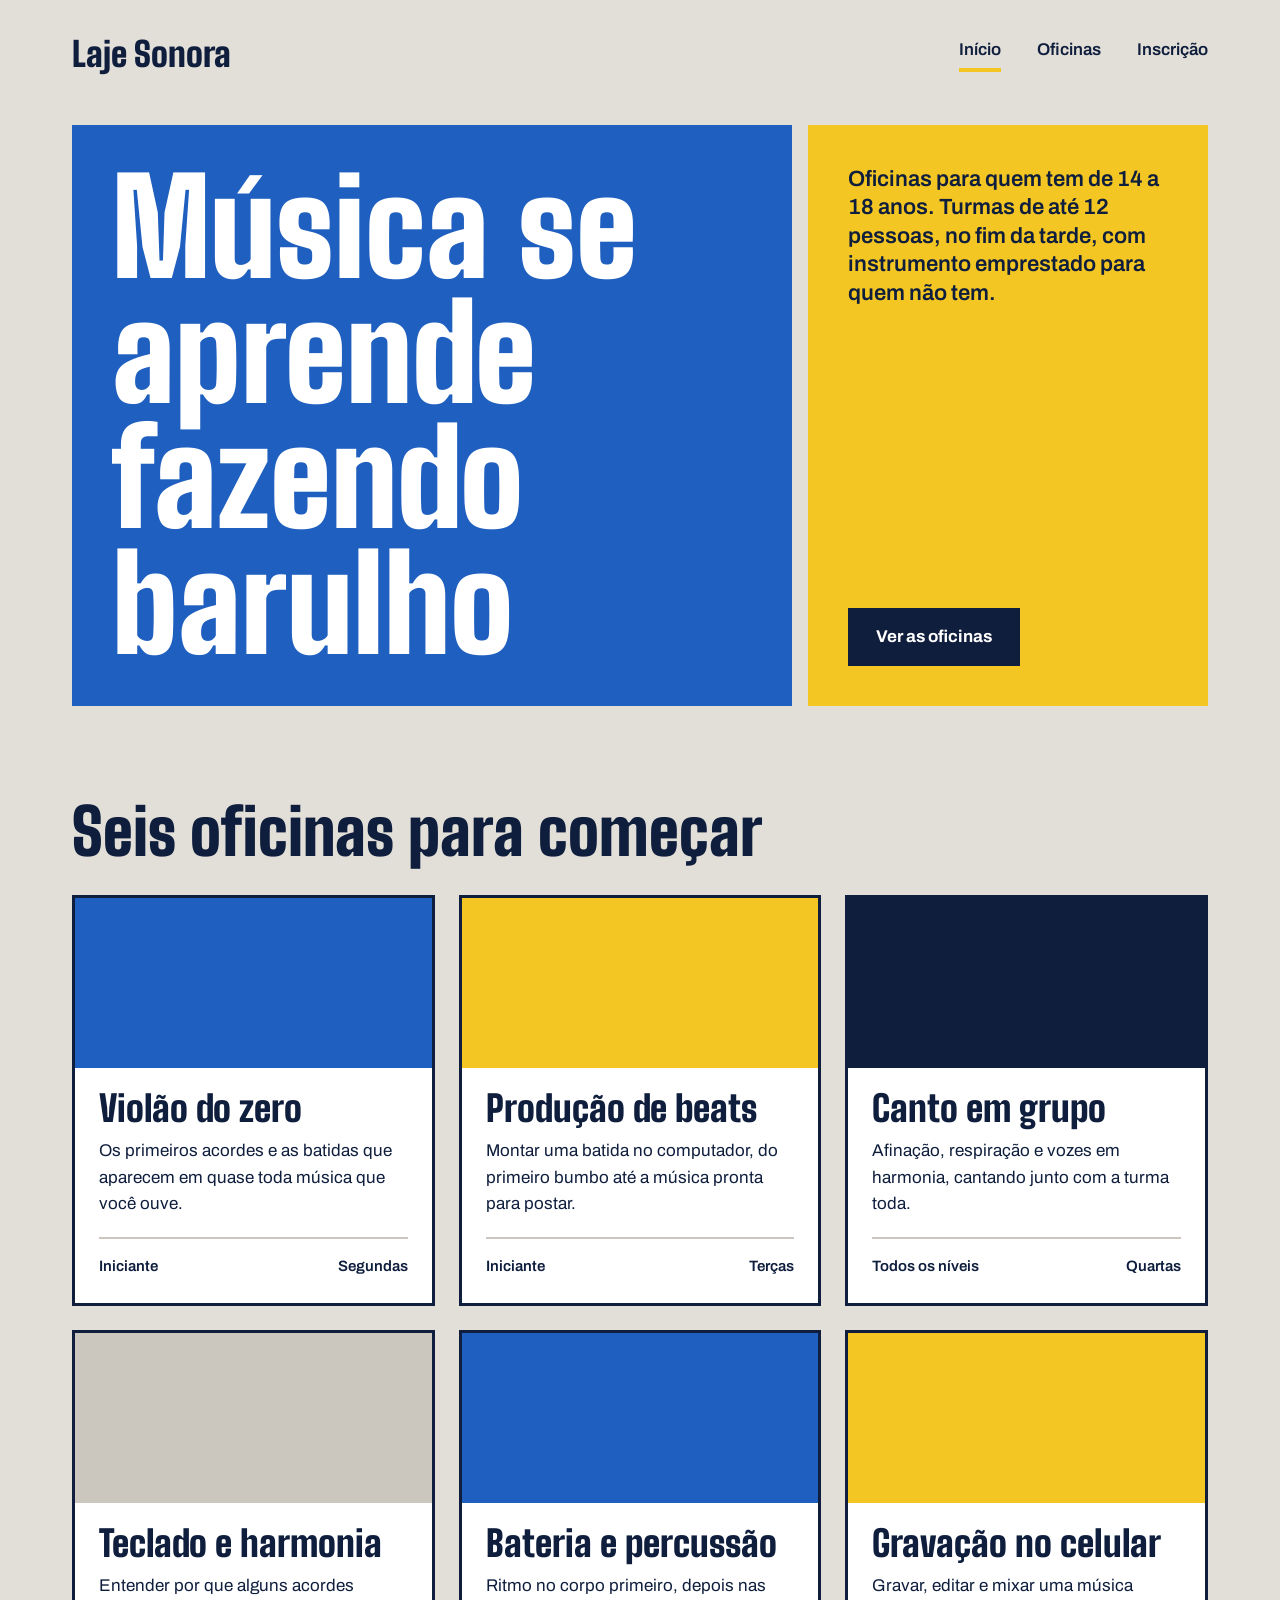
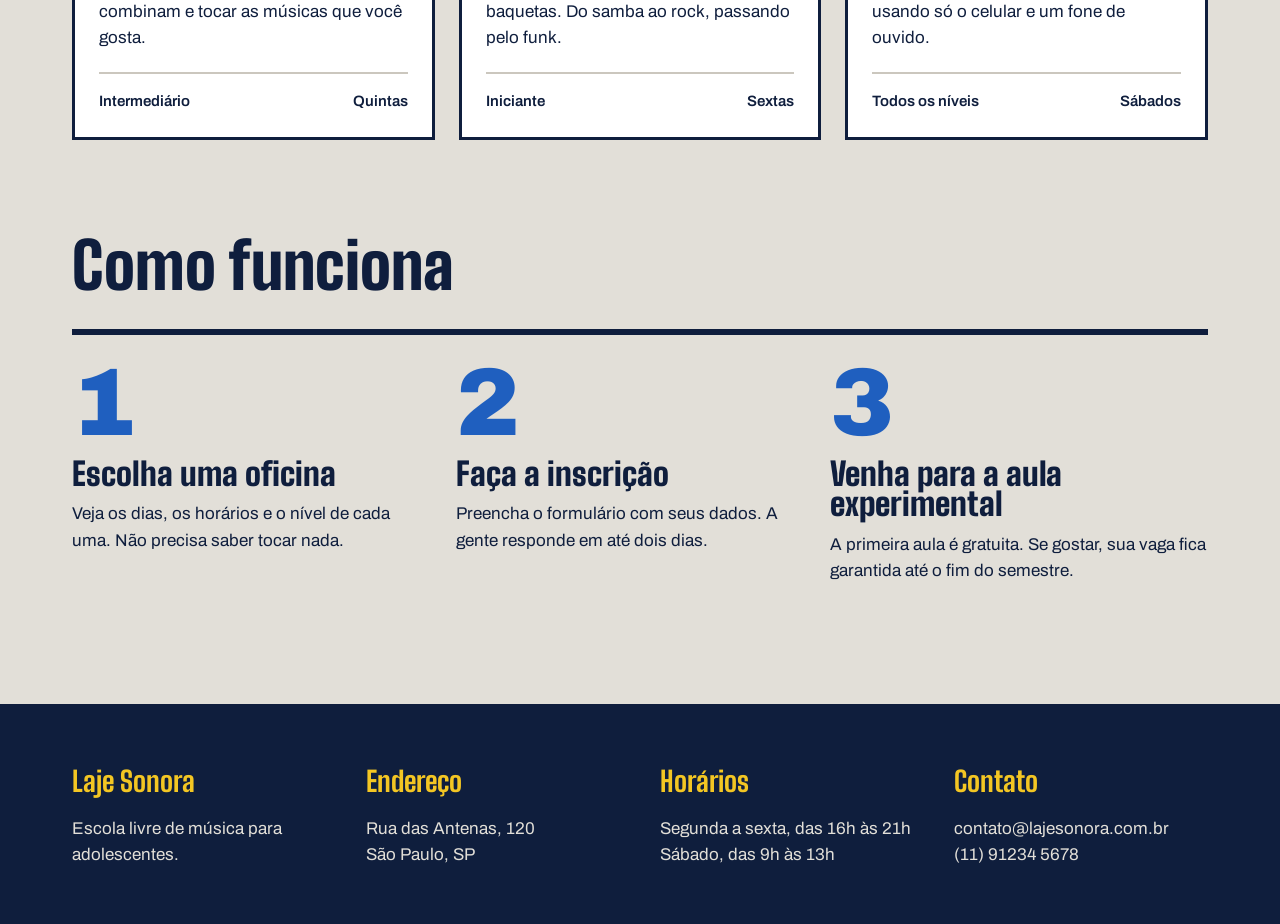
==== commit c568bad4: "professor estou arrumando esta bugando" ====
--- a/index.html
+++ b/index.html
@@ -1,153 +1,167 @@
 <!DOCTYPE html>
-<html lang="pt-br">
+<html lang="pt-BR">
 <head>
     <meta charset="UTF-8">
     <meta name="viewport" content="width=device-width, initial-scale=1.0">
-    <title>Laje Sonora | Início</title>
     <link rel="preconnect" href="https://fonts.googleapis.com">
-<link rel="preconnect" href="https://fonts.gstatic.com" crossorigin>
-<link href="https://fonts.googleapis.com/css2?family=Archivo:ital,wght@0,100..900;1,100..900&family=Big+Shoulders:opsz,wght@10..72,100..900&display=swap" rel="stylesheet">
-    <link rel="preconnect" href="https://fonts.googleapis.com">
-<link rel="preconnect" href="https://fonts.gstatic.com" crossorigin>
-<link href="https://fonts.googleapis.com/css2?family=Archivo:ital,wght@0,100..900;1,100..900&display=swap" rel="stylesheet">
-    <link rel="stylesheet" href="index.css">
+    <link rel="preconnect" href="https://fonts.gstatic.com" crossorigin>
+    <link href="https://fonts.googleapis.com/css2?family=Archivo:ital,wght@0,100..900;1,100..900&family=Big+Shoulders:opsz,wght@10..72,100..900&display=swap" rel="stylesheet">
+    <link rel="stylesheet" href="./index.css">
+    <title>Laje Sonora</title>
 </head>
 <body>
     <header class="conteudo topo">
-        <a href="index.html" class="logo">Laje Sonora</a>
+        <a href="./index.html" class="logo">Laje Sonora</a>
         <nav class="menu">
-            <a href="index.html" class="atual">inicio</a>
-            <a href="oficinas.html">Oficinas</a>
-            <a href="inscricao.html">Inscrição</a>
+            <a href="./index.html" class="atual">Início</a>
+            <a href="./oficinas.html">Oficinas</a>
+            <a href="./inscricao.html">Inscrição</a>
         </nav>
     </header>
-<main>
-<section class="conteudo cartazes">
-    <div class="cartaz-principal">
-        <h1>Música se aprende fazendo barulho</h1>
-    </div>
-    <div class="cartaz-lateral">
-        <p>Oficinas para quem tem de 14 a 18 anos. Turmas de até 12 pessoas, no fim da tarde, com instrumento emprestado para quem não tem.</p>
-        <a href="oficinas.html" class="botao">Ver as oficinas</a>
-    </div>
-</section>
-<section class="conteudo secao">
-    <h2 class="titulo-secao">Seis oficinas para começar</h2>
-    <div class="cards">
-        <article class="card">
-            <div class="foto foto-azul"></div>
-            <div class="card-texto">
-                <h3>Violão do zero</h3>
-                <p>Os primeiros acordes e as batidas que aparecem em quase toda música que você ouve</p>
-                <div class="card-info">
-                    <span>Iniciante</span>
-                    <span>Segundas</span>
+
+    <main>
+        <section class="conteudo cartazes">
+            <div class="cartaz cartaz-principal">
+                <h1>Música se aprende fazendo barulho</h1>
+
+            </div>
+            <div class="cartaz cartaz-lateral">
+                <p>Oficinas para quem tem de 14 a 18 anos. Turmas de até 12 pessoas, no fim da tarde, com instrumento emprestado para quem não tem.</p>
+                <a href="./oficinas.html" class="botao">Ver as oficinas</a>
+            </div>
+        </section>
+
+
+        <section class="conteudo secao">
+            <h2 class="titulo-secao">Seis oficinas para começar</h2>
+            <div class="cards">
+                <article class="card">
+                    <div class="foto foto-azul"></div>
+                    <div class="card-texto">
+                        <h3>Violão do zero</h3>
+                        <p>Os primeiros acordes e as batidas que aparecem em quase toda música que você ouve.</p>
+                        <div class="card-info">
+                            <span>Iniciante</span>
+                            <span>Segundas</span>
+                        </div>
+                    </div>
+                </article>
+
+                <article class="card">
+                    <div class="foto foto-amarela"></div>
+                    <div class="card-texto">
+                        <h3>Produção de beats</h3>
+                        <p>Montar uma batida no computador, do primeiro bumbo até a música pronta para postar.</p>
+                        <div class="card-info">
+                            <span>Iniciante</span>
+                            <span>Terças</span>
+                        </div>
+                    </div>
+                </article>
+
+                <article class="card">
+                    <div class="foto foto-tinta"></div>
+                    <div class="card-texto">
+                        <h3>Canto em grupo</h3>
+                        <p>Afinação, respiração e vozes em harmonia, cantando junto com a turma toda.</p>
+                        <div class="card-info">
+                            <span>Todos os níveis</span>
+                            <span>Quartas</span>
+                        </div>
+                    </div>
+                </article>
+
+                <article class="card">
+                    <div class="foto foto"></div>
+                    <div class="card-texto">
+                        <h3>Teclado e harmonia</h3>
+                        <p>Entender por que alguns acordes combinam e tocar as músicas que você gosta.</p>
+                        <div class="card-info">
+                            <span>Intermediário</span>
+                            <span>Quintas</span>
+                        </div>
+                    </div>
+                </article>
+
+                <article class="card">
+                    <div class="foto foto-azul"></div>
+                    <div class="card-texto">
+                        <h3>Bateria e percussão</h3>
+                        <p>Ritmo no corpo primeiro, depois nas baquetas. Do samba ao rock, passando pelo funk.</p>
+                        <div class="card-info">
+                            <span>Iniciante</span>
+                            <span>Sextas</span>
+                        </div>
+                    </div>
+                </article>
+
+                <article class="card">
+                    <div class="foto foto-amarela"></div>
+                    <div class="card-texto">
+                        <h3>Gravação no celular</h3>
+                        <p>Gravar, editar e mixar uma música usando só o celular e um fone de ouvido.</p>
+                        <div class="card-info">
+                            <span>Todos os níveis</span>
+                            <span>Sábados</span>
+                        </div>
+                    </div>
+                </article>
+            </div>
+        </section>
+
+        <section class="conteudo secao">
+    <h2 class="titulo-secao">Como funciona</h2>
+                <div class="passos">
+                    <div class="passo">
+                        <p class="passo-numero">1</p>
+                        <h3>Escolha uma oficina</h3>
+                        <p>Veja os dias, os horários e o nível de cada uma. Não precisa saber tocar nada.</p>
+                    </div>
+
+                    <div class="passo">
+                        <p class="passo-numero">2</p>
+                        <h3>Faça a inscrição</h3>
+                        <p>Preencha o formulário com seus dados. A gente responde em até dois dias.</p>
+                    </div>
+
+                    <div class="passo">
+                        <p class="passo-numero">3</p>
+                        <h3>Venha para a aula experimental</h3>
+                        <p>A primeira aula é gratuita. Se gostar, sua vaga fica garantida até o fim do semestre.</p>
+                    </div>
                 </div>
+            </class>
+        </section>
+    </main>
+
+    <footer class="rodape">
+        <div class="conteudo rodape-colunas">
+            <div class="rodape-coluna">
+                <h4>Laje Sonora</h4>
+                <p>Escola livre de música para <br> 
+                    adolescentes.</p>
             </div>
-        </article>
-        <article class="card">
-            <div class="foto-amarela"></div>
-                <h3>Produção de beats</h3>
-                <p>Montar uma batida no computador, do primeiro bumbo até a música pronta para postar.</p>
-                <div class="card-info">
-                    <span>Iniciante</span>
-                    <span>Terças</span> 
-        </article>
-        <article class="card">
-            <div class="foto-tinta"></div>
-           <h3>Canto em grupo</h3>
-    
-           <p>Afinação, respiração e vozes em harmonia, cantando junto com a turma toda.</p>
-           <div class="card-info">
-            <span>Todos os níveis</span>
-            <span>Quartas</span>
-           </div>
-        </article>
-        <article class="card">
-            <div class="foto"></div>
-           <h3>Teclado e harmonia</h3>
-    
-           <p>Entender por que alguns acordes combinam e tocar as músicas que você gosta.</p>
-           <div class="card-info">
-            <span>Intermediário</span>
-            <span>Quintas</span>
-           </div>
-        </article>
-        <article class="card">
-            <div class="foto-azul"></div>
-           <h3>Bateria e percussão</h3>
-    
-           <p>Ritmo no corpo primeiro, depois nas baquetas. Do samba ao rock, passando pelo funk.”</p>
-           <div class="card-info">
-            <span>Iniciante</span>
-            <span>Sextas</span>
-           </div>
-        </article>
-        <article class="card">
-            <div class="foto-amarela"></div>
-           <h3>Gravação no celular</h3>
-    
-           <p>Gravar, editar e mixar uma música usando só o celular e um fone de ouvido.”</p>
-           <div class="card-info">
-            <span>Todos os níveis</span>
-            <span>Sábados</span>
-           </div>
-        </article>
-    </div>
-</section>
-<section class="conteudo secao">
-    <h2 class="titulo secao">Como funciona</h2>
-    <div class="passos">
-        <div class="passo">
-            <p class="passo-numero">1</p>
-            <h3>Escolha uma oficina</h3>
-            <p>Veja os dias, os horários e o nível de cada uma. Não precisa saber tocar nada.</p>
+
+            <div class="rodape-coluna">
+                <h4>Endereço</h4>
+                <p>Rua das Antenas, 120 <br> 
+                    São Paulo, SP
+                </p>
+            </div>
+
+            <div class="rodape-coluna">
+                <h4>Horários</h4>
+                <p>Segunda a sexta, das 16h às 21h <br> 
+                    Sábado, das 9h às 13h
+                </p>
+            </div>
+
+            <div class="rodape-coluna">
+                <h4>Contato</h4>
+                <p>contato@lajesonora.com.br <br>
+                     (11) 91234 5678</p>
+            </div>
         </div>
-    
-    <div class="passo">
-        <p class="passo-numero">2</p>
-        <h3>Faça a inscrição</h3>
-        <p>Preencha o formulário com seus dados. A gente responde em até dois dias.</p>
-    </div>
-    <div class="passo">
-        <p class="passo-numero">3</p>
-        <h3>Venha para a aula experimental</h3>
-        <p>A primeira aula é gratuita. Se gostar, sua vaga fica garantida até o fim do semestre.</p>
-    </div>
-</div>
-</section>
-</main>
-<footer class="rodape">
-    <div class="conteudo rodape-colunas">
-        <div class="rodape-coluna">
-            <h4>Laje Sonora</h4>
-            <p>Escola livre de música para adolescentes</p>
-           
-            
-        </div>
-        <div class="rodape-coluna">
-            <h4>Endereço</h4>
-            <p>Rua das Antenas, 120 <br>
-                São Paulo, SP</p>
-            
-            
-        </div>
-        <div class="rodape-coluna">
-            <h4>Horários</h4>
-            <p>Segunda a sexta, das 16h às 21h” e, na linha de baixo
-                <br> Sábado, das 9h às 13h
-            </p>
-            
-            
-        </div>
-        <div class="rodape-coluna">
-            <h4>Contato</h4>
-            <p>contato@lajesonora.com.br <br> 
-                (11) 91234 5678</p>
-        </div>
-    </div>
-</footer>
-
-    
+    </footer>
 </body>
 </html>
--- a/index.css
+++ b/index.css
@@ -1,8 +1,9 @@
 *{
+    margin: 0;
+    padding: 0;
     box-sizing: border-box;
-    margin: 0;
-    padding:0 ;
-}
+}
+
 
 :root{
 --concreto: #E2DFD8;
@@ -15,6 +16,8 @@
 --fonte-texto: "Archivo", Arial, sans-serif;
 }
 
+
+
 body{
     background-color: var(--concreto);
     color: var(--tinta);
@@ -22,76 +25,220 @@
     font-size: 17px;
     line-height: 1.55;
 }
+
+
+
+
 a{
     color: inherit;
 }
-h1,h2,h3{
-font-family: var(--fonte-cartaz);
-font-weight:  900;
-line-height: 0.95;
-
+
+h1, h2, h3{
+    font-family: var(--fonte-cartaz);
+    font-weight: 900;
+    line-height: 0.95;
 }
 
 .conteudo{
-   max-width: 1200px;
+    max-width: 1200px;
     margin-inline: auto;
-   padding-inline: 32px;
-}
+    padding-inline: 32px;
+}
+
+
 .topo{
     padding-block: 28px;
     display: flex;
     justify-content: space-between;
     align-items: center;
 }
+
+
+
+
 .logo{
     font-family: var(--fonte-cartaz);
-    font-weight: 34px;
+    font-size: 34px;
     font-weight: 900;
     text-decoration: none;
 }
-.menu {
-    display: flex;
-    gap:36px;
-   
-}
+
+.menu{
+    display: flex;
+    gap: 36px;
+}
+
 .menu a{
     font-weight: 600;
     text-decoration: none;
-    line-height: 4px;
+    padding-bottom: 4px;
     border-bottom: 4px solid transparent;
 }
+
 .menu a:hover{
-    border-bottom-color:var(--tinta);
-}
+    border-bottom-color: var(--tinta);
+}
+
 .menu a.atual{
-    border-bottom-color:var(--fita);
-}
+    border-bottom-color: var(--fita);
+}
+
 .cartazes{
-margin-top:16px;
-display: flex;
-gap: 16px;
-}
+    margin-top: 16px;
+    display: flex;
+    gap: 16px;
+}
+
 .cartaz{
-    padding: 40px; 
-
-
-}
+    padding: 40px;
+}
+
 .cartaz-principal{
     background-color: var(--caixa-dagua);
     color: var(--branco);
     flex: 2;
 }
+
 .cartaz-principal h1{
-font-weight: 132px;
-max-width: 9ch;
-
-}
+    font-size: 132px;
+    max-width: 9ch;
+}
+
 .cartaz-lateral{
-background-color: var(--fita);
-flex: 1;
+    background-color: var(--fita);
+    flex: 1;
+    display: flex;
+    flex-direction: column;
+    justify-content: space-between;
+    gap: 32px;
+    align-items: flex-start;
+}
+
+.cartaz-lateral p{
+    font-size: 22px;
+ 
+    font-weight: 600;
+   line-height: 1.3;
+   align-items: flex-start;
+}
+
+
+
+.botao{
+    background-color: var(--tinta);
+    color: var(--branco);
+    font-weight: 700;
+    text-decoration: none;
+    padding: 16px 28px;
+    border: none;
+    font-family: var(--fonte-texto);
+    font-size: 17px;
+    cursor: pointer;
+}
+
+.botao:hover{
+    background-color: var(--caixa-dagua);
+}
+
+.secao{
+margin-top: 96px; 
+
+}
+
+.titulo-secao{
+font-size: 64px;
+margin-bottom: 32px;
+ 
+}
+.cards{
+    display: flex;
+    flex-wrap: wrap;
+    gap: 24px;
+}
+.card{
+    background-color:var(--branco);
+    border: 3px solid var(--tinta);
+    flex: 1 1 340px;
+}
+.card .foto{
+
+height: 170px;
+
+}
+
+.foto{
+    background-color: var(--concreto-escuro);
+}
+
+.foto-azul{
+    background-color: var(--caixa-dagua);
+}
+
+.foto-amarela{
+    background-color: var(--fita);
+}
+
+.foto-tinta{
+    background-color: var(--tinta);
+}
+.card-texto{
+    padding: 24px;
+}
+.card h3{
+font-size: 36px;
+margin-bottom: 12px;
+}
+.card-info{
+    margin-top: 20px;
+    padding-top: 16px;
+    border-top: 2px solid var(--concreto-escuro);
+    font-weight: 600;
+    font-size: 15px;
+    display: flex;
+    justify-content: space-between;
+}
+
+.passos{
 display: flex;
-flex-direction: column;
-justify-content: space-between;
-gap:32px;
+gap: 24px;
+border-top: 6px solid var(--tinta);
+padding-top: 20px;
+}
+.passo-numero{
+font-family: --var(--fonte-cartaz);
+font-size: 96px;
+font-weight: 900;
+line-height: 1;
+color:var(--caixa-dagua);
+}
+.passo h3{
+    margin-block: 8px 12px;
+    font-size:32px;
+}
+.rodape{
+margin-top: 120px;
+background-color: var(--tinta);
+color: var(--concreto);
+padding-block: 56px;
+
+
+}
+.rodape-colunas{
+    display: flex;
+    justify-content: space-between;
+    gap: 40px;
+}
+
+.rodape-coluna{
+  flex: 1; 
+}
+
+
+
+.rodape-coluna h4{
+  font-family: var(--fonte-cartaz);
+  font-size: 28px;  
+  color:var(--fita);
+  margin-bottom: 12px;
 
 }
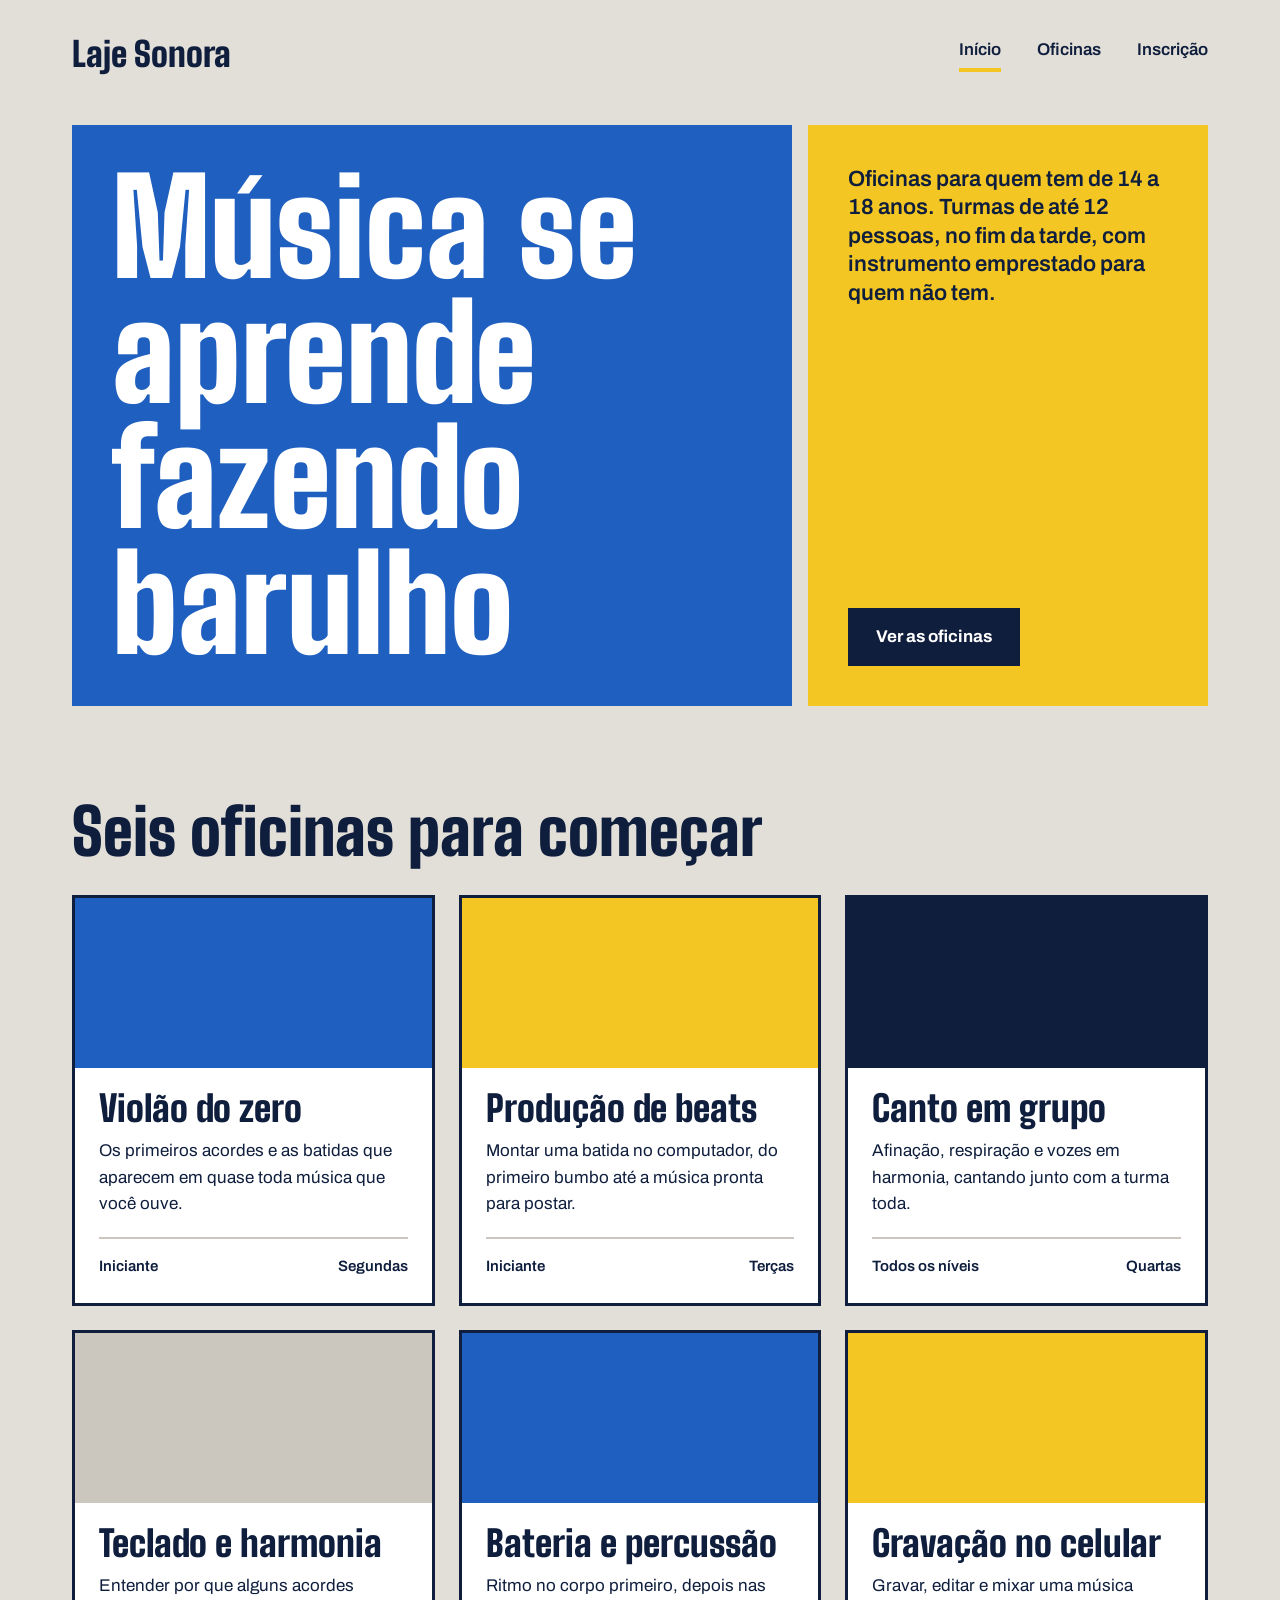
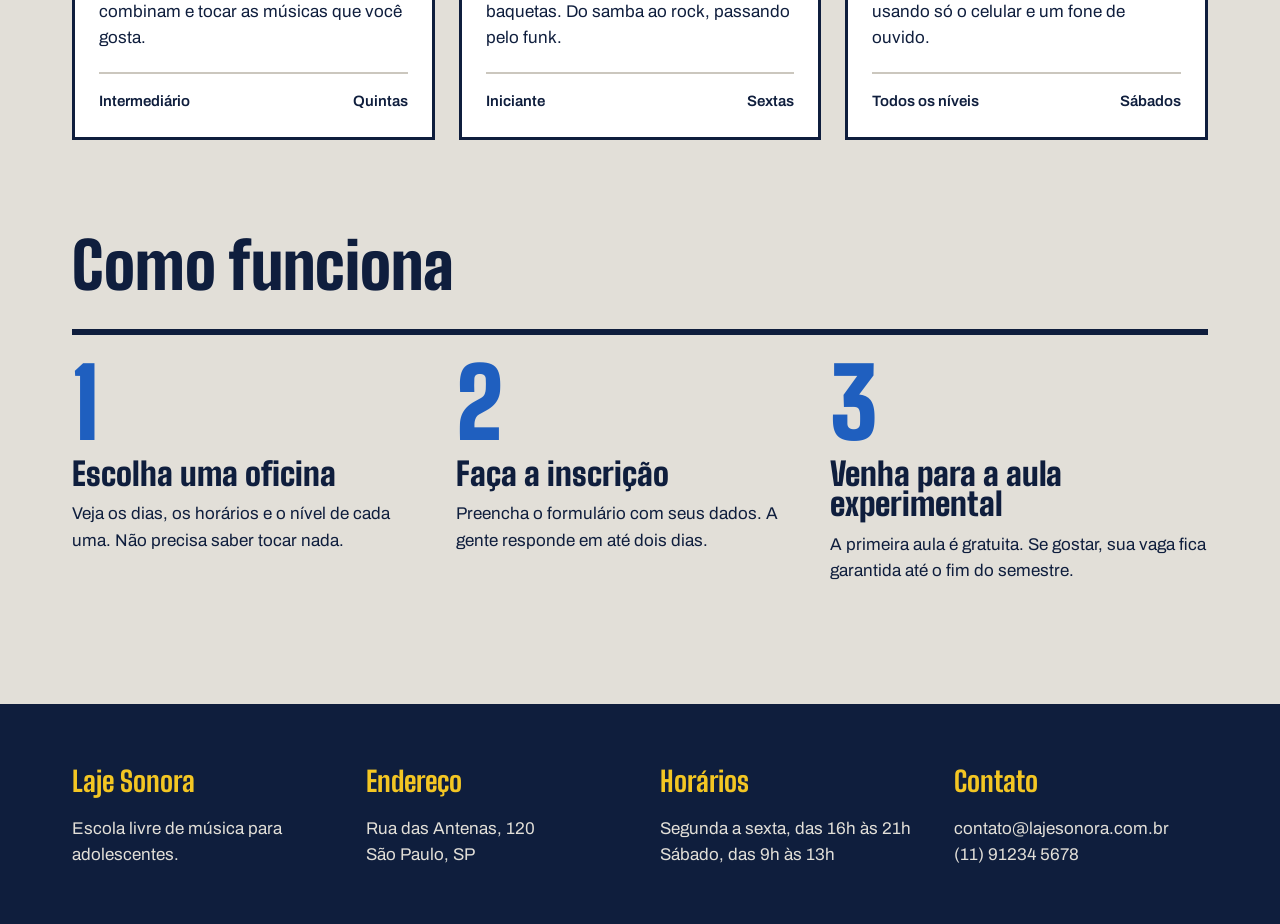
==== commit 60a61770: "commit" ====
--- a/index.html
+++ b/index.html
@@ -11,6 +11,7 @@
 </head>
 <body>
     <header class="conteudo topo">
+        
         <a href="./index.html" class="logo">Laje Sonora</a>
         <nav class="menu">
             <a href="./index.html" class="atual">Início</a>
--- a/index.css
+++ b/index.css
@@ -205,7 +205,7 @@
 padding-top: 20px;
 }
 .passo-numero{
-font-family: --var(--fonte-cartaz);
+font-family: var(--fonte-cartaz);
 font-size: 96px;
 font-weight: 900;
 line-height: 1;
@@ -235,10 +235,9 @@
 
 
 
-.rodape-coluna h4{
-  font-family: var(--fonte-cartaz);
-  font-size: 28px;  
-  color:var(--fita);
-  margin-bottom: 12px;
-
+.rodape h4{
+    font-family: var(--fonte-cartaz);
+    font-size: 28px;
+    color: var(--fita);
+    margin-bottom: 12px;
 }
